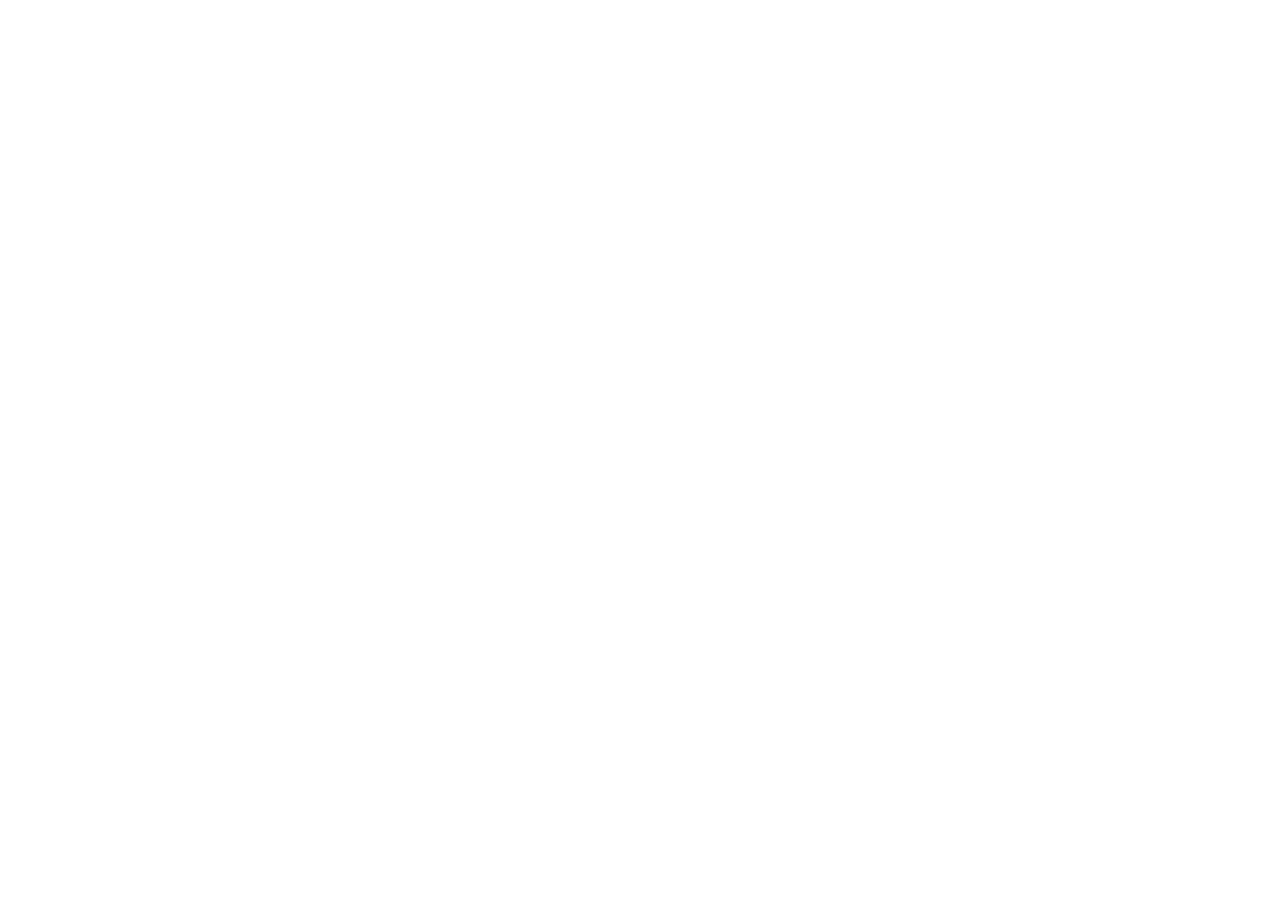
==== IEEE_task_2/news-homepage-main/index.html @ 11630797 "ok" ====
<!DOCTYPE html>
<html lang="en">
<head>
  <meta charset="UTF-8">
  <meta name="viewport" content="width=device-width, initial-scale=1.0"> <!-- displays site properly based on user's device -->

  <link rel="icon" type="image/png" sizes="32x32" href="./assets/images/favicon-32x32.png">
  
  <title>Frontend Mentor | News homepage</title>

  <!-- Feel free to remove these styles or customise in your own stylesheet 👍 -->
  <style>
    .attribution { font-size: 11px; text-align: center; }
    .attribution a { color: hsl(228, 45%, 44%); }
  </style>
</head>
<body>
</body>
</html>
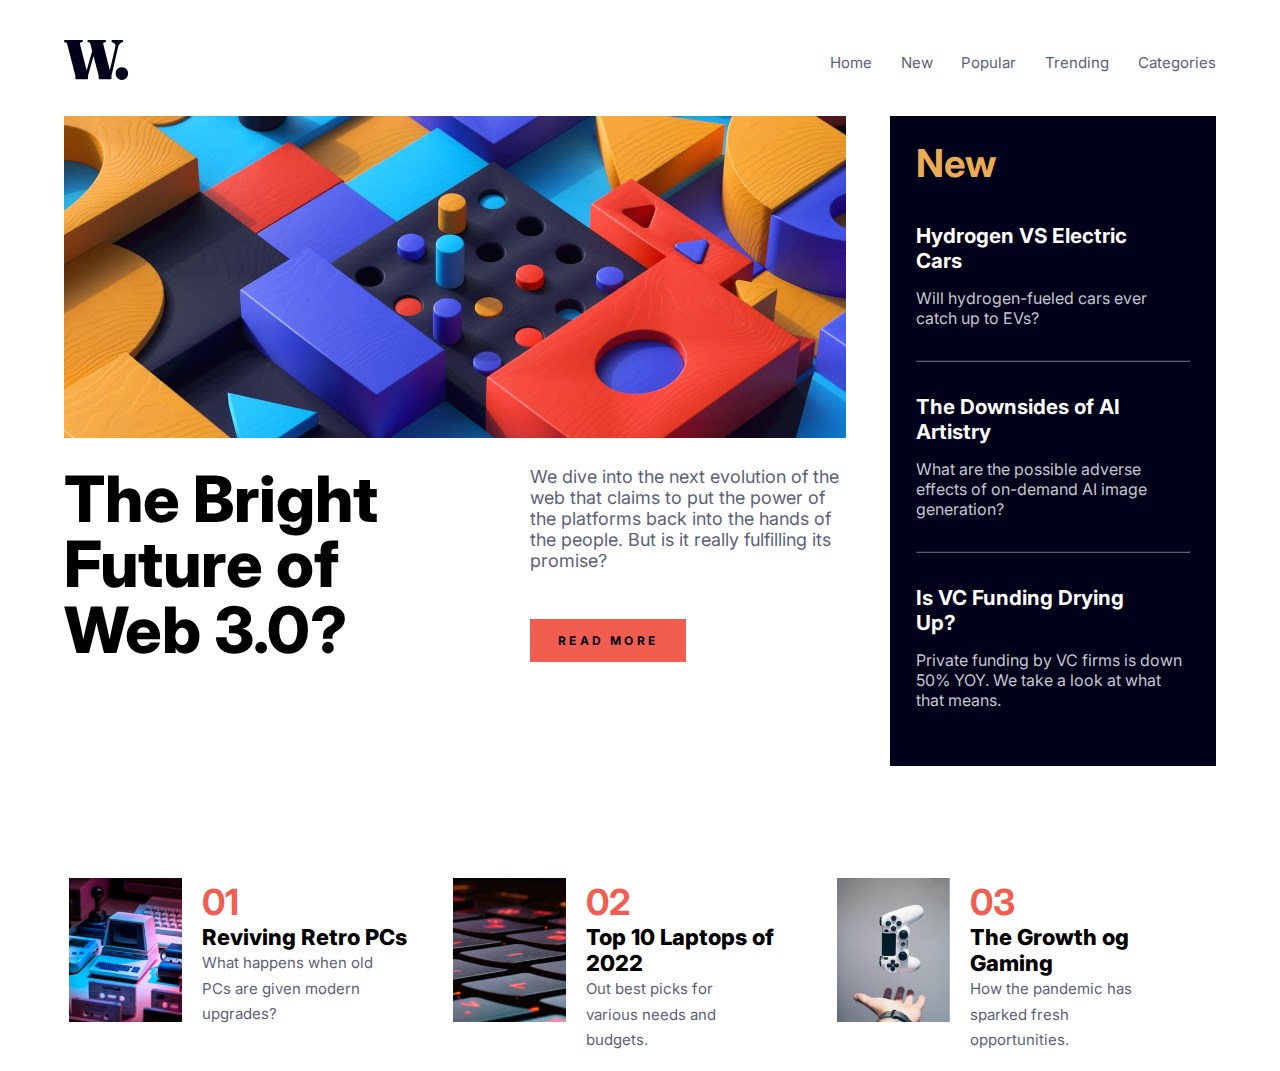
==== commit 93764d99: "submission of task" ====
--- a/IEEE_task_2/news-homepage-main/index.html
+++ b/IEEE_task_2/news-homepage-main/index.html
@@ -1,19 +1,232 @@
 <!DOCTYPE html>
 <html lang="en">
-<head>
-  <meta charset="UTF-8">
-  <meta name="viewport" content="width=device-width, initial-scale=1.0"> <!-- displays site properly based on user's device -->
-
-  <link rel="icon" type="image/png" sizes="32x32" href="./assets/images/favicon-32x32.png">
-  
-  <title>Frontend Mentor | News homepage</title>
-
-  <!-- Feel free to remove these styles or customise in your own stylesheet 👍 -->
-  <style>
-    .attribution { font-size: 11px; text-align: center; }
-    .attribution a { color: hsl(228, 45%, 44%); }
-  </style>
-</head>
-<body>
-</body>
+  <head>
+    <meta charset="UTF-8" />
+    <meta name="viewport" content="width=device-width, initial-scale=1.0" />
+    <link
+      rel="icon"
+      type="image/png"
+      sizes="32x32"
+      href="./assets/images/favicon-32x32.png"
+    />
+    <link rel="stylesheet" href="./styles/utils.styles.css" />
+    <link rel="stylesheet" href="./styles/main.styles.css" />
+    <link rel="stylesheet" href="./styles/responsive.styles.css" />
+    <title>Frontend Mentor | News Homepage</title>
+  </head>
+  <body class="flex-column">
+    <header class="flex-row centerY inter-400">
+      <div class="branding">
+        <img src="./assets/images/logo.svg" alt="brand-logo" />
+      </div>
+      <nav class="nav" >
+        <ul class="flex-row centerY">
+          <li class="navItems"><a href="#">Home</a></li>
+          <li class="navItems"><a href="#">New</a></li>
+          <li class="navItems"><a href="#">Popular</a></li>
+          <li class="navItems"><a href="#">Trending</a></li>
+          <li class="navItems"><a href="#">Categories</a></li>
+        </ul>
+      </nav>
+      <div class="menu">
+        <img id="menu-open" data-isOpen="false" src="./assets/images/icon-menu.svg" alt="icon menu">
+      </div>
+    </header>
+    <main>
+      <div class="intro flex-row">
+        <div class="introCard flex-column">
+          <picture>
+            <source
+              media="(max-width: 425px)"
+              srcset="./assets/images/image-web-3-mobile.jpg"
+            />
+            <img src="./assets/images/image-web-3-desktop.jpg" alt="Web 3.0" />
+          </picture>
+          <div class="iContent flex-row">
+            <div class="iTitle">
+              <span class="inter-800">The Bright Future of Web 3.0?</span>
+            </div>
+            <div class="iDesc inter-400 flex-column">
+              <p>
+                We dive into the next evolution of the web that claims to put
+                the power of the platforms back into the hands of the people.
+                But is it really fulfilling its promise?
+              </p>
+              <button id="readmoreButton" class="button inter-700 flex-row">
+                <span id="readmoreText">READ MORE</span>
+              </button>
+            </div>
+          </div>
+        </div>
+        <div class="newAdded flex-column">
+          <p class="inter-700 newIntro">New</p>
+          <div class="contents">
+            <div class="newItem flex-column">
+              <div class="newTitle inter-700 flex-row centerY">
+                <h3>Hydrogen VS Electric Cars</h3>
+                <svg
+                  xmlns="http://www.w3.org/2000/svg"
+                  width="16"
+                  height="16"
+                  fill="currentColor"
+                  class="bi bi-arrow-right-short"
+                  viewBox="0 0 16 16"
+                >
+                  <path
+                    fill-rule="evenodd"
+                    d="M4 8a.5.5 0 0 1 .5-.5h5.793L8.146 5.354a.5.5 0 1 1 .708-.708l3 3a.5.5 0 0 1 0 .708l-3 3a.5.5 0 0 1-.708-.708L10.293 8.5H4.5A.5.5 0 0 1 4 8"
+                  />
+                </svg>
+              </div>
+              <div class="newDesc inter-400">
+                <span>Will hydrogen-fueled cars ever catch up to EVs?</span>
+              </div>
+            </div>
+            <hr />
+            <div class="newItem flex-column">
+              <div class="newTitle inter-700 flex-row centerY">
+                <h3>The Downsides of AI Artistry</h3>
+                <svg
+                  xmlns="http://www.w3.org/2000/svg"
+                  width="16"
+                  height="16"
+                  fill="currentColor"
+                  class="bi bi-arrow-right-short"
+                  viewBox="0 0 16 16"
+                >
+                  <path
+                    fill-rule="evenodd"
+                    d="M4 8a.5.5 0 0 1 .5-.5h5.793L8.146 5.354a.5.5 0 1 1 .708-.708l3 3a.5.5 0 0 1 0 .708l-3 3a.5.5 0 0 1-.708-.708L10.293 8.5H4.5A.5.5 0 0 1 4 8"
+                  />
+                </svg>
+              </div>
+              <div class="newDesc inter-400">
+                <span
+                  >What are the possible adverse effects of on-demand AI image
+                  generation?</span
+                >
+              </div>
+            </div>
+            <hr />
+            <div class="newItem flex-column">
+              <div class="newTitle inter-700 flex-row centerY">
+                <h3>Is VC Funding Drying Up?</h3>
+                <svg
+                  xmlns="http://www.w3.org/2000/svg"
+                  width="16"
+                  height="16"
+                  fill="currentColor"
+                  class="bi bi-arrow-right-short"
+                  viewBox="0 0 16 16"
+                >
+                  <path
+                    fill-rule="evenodd"
+                    d="M4 8a.5.5 0 0 1 .5-.5h5.793L8.146 5.354a.5.5 0 1 1 .708-.708l3 3a.5.5 0 0 1 0 .708l-3 3a.5.5 0 0 1-.708-.708L10.293 8.5H4.5A.5.5 0 0 1 4 8"
+                  />
+                </svg>
+              </div>
+              <div class="newDesc inter-400">
+                <span
+                  >Private funding by VC firms is down 50% YOY. We take a look
+                  at what that means.</span
+                >
+              </div>
+            </div>
+          </div>
+        </div>
+      </div>
+    </main>
+    <footer>
+      <div class="seemore flex-row centerY centerX">
+        <div class="sDom flex-row centerY">
+          <div class="sImg">
+            <img src="./assets/images/image-retro-pcs.jpg" alt="Retro PCs" />
+          </div>
+          <div class="sContent flex-column">
+            <span class="inter-700">01</span>
+            <div class="sTitle flex-row centerY">
+              <p class="inter-800">Reviving Retro PCs</p>
+              <svg
+                xmlns="http://www.w3.org/2000/svg"
+                width="16"
+                height="16"
+                fill="currentColor"
+                class="bi bi-arrow-right-short"
+                viewBox="0 0 16 16"
+              >
+                <path
+                  fill-rule="evenodd"
+                  d="M4 8a.5.5 0 0 1 .5-.5h5.793L8.146 5.354a.5.5 0 1 1 .708-.708l3 3a.5.5 0 0 1 0 .708l-3 3a.5.5 0 0 1-.708-.708L10.293 8.5H4.5A.5.5 0 0 1 4 8"
+                />
+              </svg>
+            </div>
+            <p class="inter-400">
+              What happens when old PCs are given modern upgrades?
+            </p>
+          </div>
+        </div>
+        <div class="sDom flex-row centerY">
+          <div class="sImg">
+            <img
+              src="./assets/images/image-top-laptops.jpg"
+              alt="top laptops"
+            />
+          </div>
+          <div class="sContent flex-column">
+            <span class="inter-700">02</span>
+            <div class="sTitle flex-row centerY">
+              <p class="inter-800">Top 10 Laptops of 2022</p>
+              <svg
+                xmlns="http://www.w3.org/2000/svg"
+                width="16"
+                height="16"
+                fill="currentColor"
+                class="bi bi-arrow-right-short"
+                viewBox="0 0 16 16"
+              >
+                <path
+                  fill-rule="evenodd"
+                  d="M4 8a.5.5 0 0 1 .5-.5h5.793L8.146 5.354a.5.5 0 1 1 .708-.708l3 3a.5.5 0 0 1 0 .708l-3 3a.5.5 0 0 1-.708-.708L10.293 8.5H4.5A.5.5 0 0 1 4 8"
+                />
+              </svg>
+            </div>
+            <p class="inter-400">
+              Out best picks for various needs and budgets.
+            </p>
+          </div>
+        </div>
+        <div class="sDom flex-row centerY">
+          <div class="sImg">
+            <img
+              src="./assets/images/image-gaming-growth.jpg"
+              alt="gaming growth"
+            />
+          </div>
+          <div class="sContent flex-column">
+            <span class="inter-700">03</span>
+            <div class="sTitle flex-row centerY">
+              <p class="inter-800">The Growth og Gaming</p>
+              <svg
+                xmlns="http://www.w3.org/2000/svg"
+                width="16"
+                height="16"
+                fill="currentColor"
+                class="bi bi-arrow-right-short"
+                viewBox="0 0 16 16"
+              >
+                <path
+                  fill-rule="evenodd"
+                  d="M4 8a.5.5 0 0 1 .5-.5h5.793L8.146 5.354a.5.5 0 1 1 .708-.708l3 3a.5.5 0 0 1 0 .708l-3 3a.5.5 0 0 1-.708-.708L10.293 8.5H4.5A.5.5 0 0 1 4 8"
+                />
+              </svg>
+            </div>
+            <p class="inter-400">
+              How the pandemic has sparked fresh opportunities.
+            </p>
+          </div>
+        </div>
+      </div>
+    </footer>
+    <script src="./logic/app.js"></script>
+  </body>
 </html>
--- a/IEEE_task_2/news-homepage-main/styles/utils.styles.css
+++ b/IEEE_task_2/news-homepage-main/styles/utils.styles.css
@@ -0,0 +1,63 @@
+@import url("https://fonts.googleapis.com/css2?family=Inter:ital,opsz,wght@0,14..32,100..900;1,14..32,100..900&display=swap");
+:root {
+  --orange: hsl(35, 77%, 62%);
+  --red: hsl(5, 85%, 63%);
+  --Off-white: hsl(36, 100%, 99%);
+  --Grayish-blue: hsl(233, 8%, 79%);
+  --Dark-grayish-blue: hsl(236, 13%, 42%);
+  --Very-dark-blue: hsl(240, 100%, 5%);
+  --pSize: 15px;
+}
+
+.inter-400 {
+  font-family: "Inter", serif;
+  font-optical-sizing: auto;
+  font-weight: 400;
+  font-style: normal;
+}
+
+.inter-700 {
+  font-family: "Inter", serif;
+  font-optical-sizing: auto;
+  font-weight: 700;
+  font-style: normal;
+}
+
+.inter-800 {
+  font-family: "Inter", serif;
+  font-optical-sizing: auto;
+  font-weight: 800;
+  font-style: normal;
+}
+
+.flex-row{
+    display: flex;
+    flex-direction: row;
+}
+
+.flex-column{
+    display: flex;
+    flex-direction: column;
+}
+
+.centerX{
+    justify-content: center;
+}
+
+.centerY{
+    align-items: center;
+}
+
+*{
+    margin: 0;
+    padding: 0;
+    box-sizing: border-box;
+}
+
+body{
+    width: 90vw;
+    height: 100vh;
+    overflow-x: hidden;
+    padding: 40px 0px;
+    margin: auto;
+}--- a/IEEE_task_2/news-homepage-main/styles/main.styles.css
+++ b/IEEE_task_2/news-homepage-main/styles/main.styles.css
@@ -0,0 +1,340 @@
+body {
+  overflow-x: hidden;
+}
+header {
+  justify-content: space-between;
+}
+
+nav {
+  display: block;
+}
+
+ul {
+  justify-content: space-between;
+  width: 100%;
+}
+
+li {
+  list-style: none;
+}
+
+header a {
+  text-decoration: none;
+  color: var(--Dark-grayish-blue);
+  transition: all 0.1s;
+}
+
+header a:hover {
+  color: var(--red);
+}
+
+.menu {
+  display: none;
+  width: 35px;
+  height: 35px;
+  overflow: hidden;
+}
+
+.menu img {
+  width: 100%;
+}
+
+.navItems {
+  margin: 0 0 0 1.8rem;
+  font-size: 15px;
+}
+
+.intro {
+  width: 100%;
+  justify-content: space-between;
+  /* height: 39rem; */
+  height: max-content;
+  margin: 2rem 0;
+}
+
+.intro .introCard {
+  width: calc(70% - 24px);
+  height: 100%;
+  gap: 24px;
+  overflow: hidden;
+}
+
+.intro .introCard img {
+  width: 100%;
+  transition: all 0.2s ease;
+}
+
+.intro .introCard img:hover {
+  transform: scale(1.01);
+}
+
+.intro .introCard .iContent {
+  flex: 1;
+  height: 100%;
+  justify-content: space-between;
+  gap: 150px;
+}
+
+.iContent .iTitle {
+  flex: 1;
+  height: 100%;
+  font-size: 4.5rem;
+  line-height: 4.1rem;
+}
+
+.iContent .iDesc {
+  width: 40%;
+  flex: 1 0;
+  font-size: 18px;
+  color: var(--Dark-grayish-blue);
+  text-align: left;
+  justify-content: space-between;
+}
+
+.intro .newAdded {
+  width: calc(30% - 20px);
+  height: 100%;
+  background-color: var(--Very-dark-blue);
+  padding: 24px 26px;
+  gap: 5px;
+  overflow: hidden;
+  position: relative;
+}
+
+.intro .newAdded p {
+  color: var(--orange);
+  font-size: 2.4rem;
+}
+
+.newAdded .newItem {
+  width: 100%;
+  align-items: baseline;
+  justify-content: center;
+  gap: 15px;
+  margin: 32px 0;
+  cursor: pointer;
+  z-index: 5;
+  transition: all 0.5s ease;
+}
+
+.intro .newItem:hover {
+  transform: translateX(2px);
+}
+
+.newTitle {
+  width: 100%;
+  gap: 5px;
+}
+
+.newAdded .contents {
+  z-index: 2;
+}
+
+.newTitle svg {
+  color: var(--orange);
+  width: 24px;
+  height: 24px;
+  opacity: 0;
+  transition: all 0.2s;
+}
+
+.newTitle h3 {
+  transition: all 0.3s;
+}
+
+.newItem:hover .newTitle h3 {
+  color: var(--orange);
+}
+
+.newItem:hover .newTitle svg {
+  transform: translateX(-3px);
+  opacity: 1;
+}
+
+hr {
+  border-color: var(--Dark-grayish-blue);
+  margin: 15px 0;
+}
+
+.newTitle {
+  color: var(--Off-white);
+  font-size: 1.1rem;
+}
+
+.newDesc {
+  color: var(--Grayish-blue);
+}
+
+.blob {
+  background-color: var(--orange);
+  width: 150px;
+  height: 150px;
+  filter: blur(80px);
+  -webkit-filter: blur(80px);
+  transform-origin: center;
+  opacity: 0;
+  position: absolute;
+  z-index: 0;
+  left: 0;
+  top: 0;
+  transition: opacity 0.2s;
+}
+
+.button {
+  background-color: var(--red);
+  outline: none;
+  border: 2px solid var(--red);
+  padding: 12px 26px;
+  color: var(--Very-dark-blue);
+  letter-spacing: 0.2rem;
+  font-size: 12px;
+  width: max-content;
+  cursor: pointer;
+  overflow: hidden;
+  transition-delay: 0.4s;
+  transition: all 0.5s;
+}
+
+.button:active {
+  transform: scale(0.8);
+}
+
+.button:hover {
+  background-color: var(--Very-dark-blue);
+  border-color: var(--Very-dark-blue);
+}
+
+.seemore {
+  width: 100%;
+  height: max-content;
+  margin-top: 15px;
+  margin-bottom: 15px;
+}
+
+.sDom {
+  width: calc(100% / 3);
+  padding: 5px;
+  height: fit-content;
+  justify-content: space-between;
+  gap: 20px;
+  cursor: pointer;
+  transition: all 0.5s ease;
+  /* overflow: hidden; */
+}
+
+.sImg {
+  width: fit-content;
+  width: 11rem;
+  overflow: hidden;
+}
+
+.sImg img {
+  width: 100%;
+  transition: all 0.3s ease-in-out;
+}
+
+.sContent {
+  width: 100%;
+  height: 9rem;
+  justify-content: space-between;
+  align-items: baseline;
+}
+
+.sContent span {
+  font-size: 36px;
+  color: var(--red);
+}
+
+.sTitle {
+  gap: 5px;
+}
+
+.sTitle svg {
+  color: var(--red);
+  opacity: 0;
+  transition: all 0.3s ease;
+  width: 26px;
+  height: 26px;
+}
+
+.sContent .sTitle p {
+  font-size: 22px;
+  transition: all 0.3s ease;
+}
+
+.sContent p:nth-child(3) {
+  font-size: 15px;
+  color: var(--Dark-grayish-blue);
+  line-height: 1.6rem;
+  width: 75%;
+}
+
+.sDom:hover {
+  transform: translateY(-4px);
+}
+
+.sDom:hover .sContent .sTitle p {
+  color: var(--red);
+}
+
+.sDom:hover .sContent .sTitle svg {
+  opacity: 1;
+  transform: translateX(-2px);
+}
+
+.sDom:hover .sImg img {
+  transform: scale(1.025);
+}
+
+footer {
+  margin: 60px 0 60px 0;
+  /* overflow: hidden; */
+  height: fit-content;
+  width: 100%;
+  padding-bottom: 25px;
+}
+
+.swipeup {
+  animation-name: swipeup;
+  animation-duration: 0.5s;
+  animation-fill-mode: forwards;
+  animation-iteration-count: 1;
+  animation-direction: normal;
+}
+
+.swipedown {
+  animation-name: swipeup;
+  animation-duration: 0.5s;
+  animation-fill-mode: backwards;
+  animation-iteration-count: 1;
+  animation-direction: reverse;
+}
+
+@keyframes swipeup {
+  0% {
+    transform: translateY(0px);
+  }
+  50% {
+    transform: translateY(-25px);
+  }
+  50.05% {
+    transform: translateY(25px);
+    color: var(--Off-white);
+  }
+  100% {
+    transform: translateY(0);
+    color: var(--Off-white);
+  }
+}
+
+@keyframes slidein {
+  0% {
+    opacity: 0;
+    transform: translateX(10px);
+    display: block;
+  }
+  100% {
+    opacity: 1;
+    transform: translateX(0px);
+  }
+}
--- a/IEEE_task_2/news-homepage-main/styles/responsive.styles.css
+++ b/IEEE_task_2/news-homepage-main/styles/responsive.styles.css
@@ -0,0 +1,376 @@
+@media only screen and (max-width: 1406px) {
+  nav {
+    display: block;
+  }
+
+  .iContent .iTitle span {
+    font-size: 4rem;
+    line-height: 3.5rem;
+  }
+}
+
+@media only screen and (max-width: 1265px) {
+  nav {
+    display: block;
+  }
+
+  .introCard {
+    width: calc(70% - 5px);
+  }
+
+  .intro .newAdded {
+    width: calc(30% - 5px);
+    padding: 20px 24px;
+    gap: 0px;
+  }
+
+  .iContent .iTitle span {
+    font-size: 3.5rem;
+  }
+  .iContent {
+    justify-content: center;
+    gap: 10px;
+  }
+
+  .iDesc {
+    flex: 1;
+  }
+
+  .newItem {
+    margin: 26px 0;
+  }
+
+  .newTitle h3 {
+    font-size: 18px;
+  }
+
+  .newDesc span {
+    font-size: 13px;
+  }
+}
+
+@media only screen and (max-width: 1152px) {
+  nav {
+    display: block;
+  }
+
+  body {
+    width: 92vw;
+  }
+  .iContent .iTitle span {
+    font-size: 3rem;
+    line-height: 5px;
+    width: 100%;
+  }
+
+  .introCard {
+    width: (70%);
+  }
+
+  .newAdded {
+    width: calc(30%);
+  }
+
+  .newIntro {
+    font-size: 0.5rem;
+  }
+}
+
+@media only screen and (max-width: 987px) {
+  .intro .introCard .iContent {
+    gap: 50px;
+    /* align-items:baseline; */
+  }
+
+  nav {
+    display: block;
+  }
+
+  .iContent .iTitle span {
+    font-size: 2.5rem;
+  }
+
+  .iContent .iTitle {
+    line-height: 2.5rem;
+  }
+
+  .iContent .iDesc {
+    font-size: 13px;
+  }
+
+  .iContent .iDesc button {
+    margin: 20px 0;
+    font-size: 12px;
+    padding: 10px 16px;
+  }
+
+  .intro {
+    display: flex;
+    flex-direction: column;
+  }
+
+  .intro .introCard {
+    width: 100%;
+    margin-bottom: 50px;
+  }
+
+  .intro .newAdded {
+    display: flex;
+    flex-direction: column;
+    width: 100%;
+  }
+
+  .intro .newAdded .contents {
+    display: flex;
+    flex-direction: row;
+    align-items: center;
+    gap: 20px;
+  }
+
+  hr {
+    height: 15px;
+  }
+
+  .newItem {
+    margin: 12px 0;
+  }
+
+  .newTitle {
+    align-items: start;
+  }
+
+  .newTitle h3 {
+    font-size: 15px;
+  }
+
+  .newDesc span {
+    font-size: 12px;
+  }
+}
+
+@media only screen and (max-width: 790px) {
+  .intro {
+    display: flex;
+    flex-direction: column;
+  }
+
+  .intro .introCard {
+    width: 100%;
+    margin-bottom: 50px;
+  }
+
+  .intro .newAdded {
+    display: flex;
+    flex-direction: column;
+    width: 100%;
+  }
+
+  .intro .newAdded .contents {
+    display: flex;
+    flex-direction: row;
+    align-items: center;
+    gap: 20px;
+  }
+
+  hr {
+    height: 15px;
+  }
+
+  .newItem {
+    margin: 12px 0;
+  }
+
+  .newTitle {
+    align-items: start;
+  }
+
+  .newTitle h3 {
+    font-size: 15px;
+  }
+
+  .newDesc span {
+    font-size: 12px;
+  }
+
+  .seemore {
+    display: flex;
+    flex-direction: column;
+    width: 100%;
+    gap: 30px;
+  }
+
+  .sDom {
+    width: 100%;
+    height: fit-content;
+  }
+
+  .sContent {
+    justify-content: space-between;
+  }
+
+  .sContent span {
+    font-size: 25px;
+  }
+
+  .sImg {
+    width: 10rem;
+  }
+
+  .sContent .sTitle p {
+    font-size: 18px;
+  }
+
+  .sContent p:nth-child(3) {
+    font-size: 13px;
+    line-height: 15px;
+  }
+}
+
+@media only screen and (max-width: 650px) {
+  .menu {
+    display: block;
+  }
+
+  header {
+    position: relative;
+  }
+
+  nav {
+    display: none;
+    position: absolute;
+    width: 10rem;
+    right: 0;
+    z-index: 1;
+    transform-origin: top;
+    top: 150%;
+    background-color: var(--Off-white);
+    padding: 10px 12px;
+    transform-origin: right;
+  }
+
+  ul {
+    display: flex;
+    flex-direction: column !important;
+    width: 100%;
+    height: 100%;
+    align-items: center;
+    justify-content: space-between;
+  }
+
+  .navItems {
+    margin: 15px 0;
+  }
+}
+
+@media only screen and (max-width: 470px) {
+  .intro .introCard {
+    gap: 10px;
+  }
+
+  .intro .introCard .iContent {
+    display: flex;
+    flex-direction: column;
+    gap: 22px;
+  }
+
+  .intro .introCard .iTitle {
+    width: 70%;
+  }
+
+  .intro .introCard .iDesc {
+    width: 90%;
+  }
+
+  .intro .newAdded {
+    padding: 26px 24px;
+  }
+
+  .intro .newAdded .contents {
+    flex-direction: column;
+    gap: 5px;
+  }
+
+  .intro .newAdded .newItem {
+    z-index: 2;
+  }
+
+  .intro .newAdded .contents .newTitle h3 {
+    font-size: 22px;
+  }
+
+  .intro .newAdded .contents .newDesc span {
+    font-size: 18px;
+  }
+
+  .intro .newAdded .contents .newItem {
+    margin: 35px 0;
+  }
+
+  .intro .introCard .iContent .iDesc p {
+    font-size: 15px;
+  }
+
+  hr {
+    height: 1px;
+    width: 100%;
+  }
+
+  .seemore {
+    display: flex;
+    flex-direction: column;
+    width: 100%;
+    gap: 30px;
+  }
+
+  .sDom {
+    width: 100%;
+    height: fit-content;
+  }
+
+  .sContent {
+    justify-content: space-between;
+  }
+
+  .sContent span {
+    font-size: 25px;
+  }
+
+  .sImg {
+    width: 10rem;
+  }
+
+  .sContent .sTitle p {
+    font-size: 18px;
+  }
+
+  .sContent p:nth-child(3) {
+    font-size: 13px;
+    line-height: 15px;
+  }
+}
+
+@media only screen and (max-width: 320px) {
+  .intro .introCard .iTitle span {
+    font-size: 1.7rem;
+  }
+
+  .intro .introCard .iTitle {
+    line-height: 1.4rem;
+  }
+
+  .intro .newAdded .contents {
+    gap: 0;
+  }
+
+  .intro .newAdded .contents .newItem {
+    margin: 20px 0;
+  }
+
+  .intro .newAdded .newItem .newTitle h3 {
+    font-size: 17px;
+  }
+
+  .intro .newAdded .newItem .newDesc span {
+    font-size: 14px;
+  }
+}
